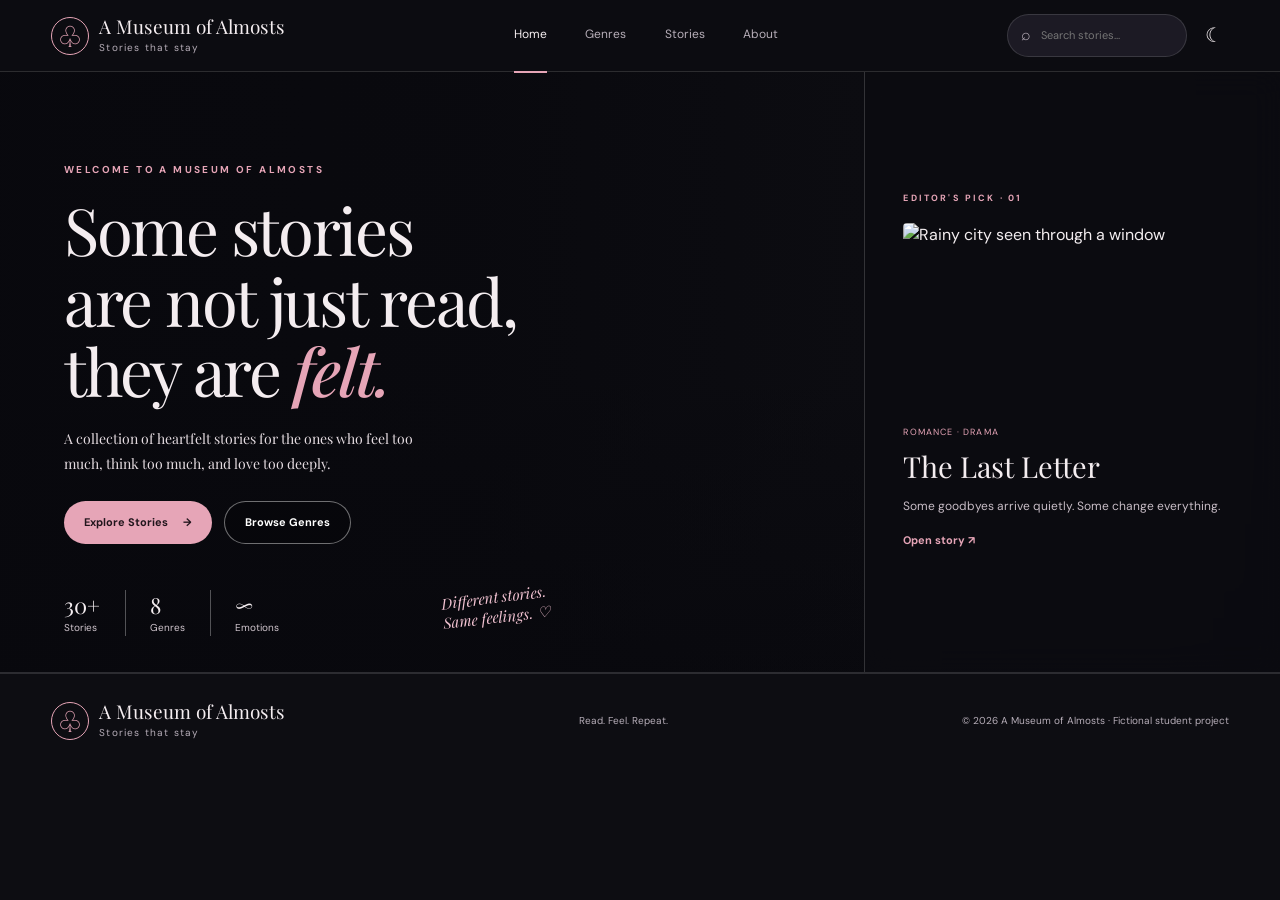
==== index.html @ 92bf5860 "Add files via upload" ====
<!DOCTYPE html><html lang="en"><head><meta charset="UTF-8"><meta name="viewport" content="width=device-width, initial-scale=1.0"><meta name="description" content="A Museum of Almosts — stories that stay."><title>Home — A Museum of Almosts</title><link rel="preconnect" href="https://fonts.googleapis.com"><link href="https://fonts.googleapis.com/css2?family=DM+Sans:wght@400;500;600;700&family=Playfair+Display:ital,wght@0,500;0,600;0,700;1,500;1,600&display=swap" rel="stylesheet"><link rel="stylesheet" href="style.css"></head><body><header class="site-header"><a class="brand" href="index.html"><span class="brand-icon">♧</span><span>A Museum of Almosts<small>Stories that stay</small></span></a><nav class="nav" id="mainNav"><a class="active" href="index.html">Home</a><a href="genres.html">Genres</a><a href="stories.html">Stories</a><a href="about.html">About</a></nav><div class="header-tools"><label class="search-box"><span>⌕</span><input id="searchInput" type="search" placeholder="Search stories..." aria-label="Search stories"></label><button class="icon-button" id="themeToggle" aria-label="Toggle theme">☾</button><button class="menu-button" id="menuToggle" aria-label="Open menu">☰</button></div></header><main><section class="hero"><div class="hero-photo" role="img" aria-label="Rainy window, books and warm lamplight"></div><div class="hero-overlay"></div><div class="hero-copy"><p class="eyebrow">WELCOME TO A MUSEUM OF ALMOSTS</p><h1>Some stories<br>are not just read,<br>they are <em>felt.</em></h1><p class="hero-description">A collection of heartfelt stories for the ones who feel too much, think too much, and love too deeply.</p><div class="hero-actions"><a class="button primary" href="stories.html">Explore Stories <span>→</span></a><a class="button ghost" href="genres.html">Browse Genres</a></div><div class="hero-stats"><div><b>30+</b><span>Stories</span></div><div><b>8</b><span>Genres</span></div><div><b>∞</b><span>Emotions</span></div></div><p class="hand-note">Different stories.<br>Same feelings. ♡</p></div><aside class="hero-feature"><p class="eyebrow">EDITOR'S PICK · 01</p><img src="images/photo-01.jpg" alt="Rainy city seen through a window"><div><span class="genre-label">ROMANCE · DRAMA</span><h2>The Last Letter</h2><p>Some goodbyes arrive quietly. Some change everything.</p><a href="story.html?id=1" class="text-link">Open story ↗</a></div></aside></section></main><footer class="site-footer"><a class="brand" href="index.html"><span class="brand-icon">♧</span><span>A Museum of Almosts<small>Stories that stay</small></span></a><p>Read. Feel. Repeat.</p><span>© 2026 A Museum of Almosts · Fictional student project</span></footer><script src="stories.js"></script><script src="script.js"></script></body></html>
---- style.css ----
:root{--bg:#0d0d12;--panel:#15151d;--panel2:#1c1a24;--text:#f4edf0;--muted:#b7aeb9;--line:rgba(255,255,255,.13);--pink:#e6a5b7;--pink2:#f0bdc8;--ink:#17131a;--shadow:0 20px 60px rgba(0,0,0,.32)}*{box-sizing:border-box}html{scroll-behavior:smooth;scroll-padding-top:85px}body{margin:0;background:var(--bg);color:var(--text);font-family:'DM Sans',sans-serif;line-height:1.55;transition:background .25s,color .25s}body:not(.dark){--bg:#f4eff0;--panel:#fffafa;--panel2:#eee4e7;--text:#282029;--muted:#766b74;--line:rgba(40,25,35,.14);--pink:#a94f6c;--pink2:#c97c93;--ink:#fff;--shadow:0 20px 55px rgba(64,36,49,.12)}a{color:inherit;text-decoration:none}button,input{font:inherit}button{cursor:pointer}.site-header{height:72px;padding:0 clamp(18px,4vw,64px);display:flex;align-items:center;justify-content:space-between;gap:28px;border-bottom:1px solid var(--line);position:sticky;top:0;z-index:50;background:color-mix(in srgb,var(--bg) 88%,transparent);backdrop-filter:blur(18px)}.brand{display:flex;align-items:center;gap:10px;min-width:180px;font-family:'Playfair Display',serif;font-size:19px;line-height:1.05}.brand-icon{font-size:29px;color:var(--pink);border:1px solid var(--pink);width:38px;height:38px;display:grid;place-items:center;border-radius:50%}.brand small{display:block;font:10px 'DM Sans',sans-serif;letter-spacing:.12em;color:var(--muted);margin-top:5px}.nav{display:flex;align-items:center;gap:clamp(18px,3vw,42px)}.nav a{font-size:12px;color:var(--muted);padding:27px 0;border-bottom:2px solid transparent}.nav a:hover,.nav a.active{color:var(--text);border-color:var(--pink)}.header-tools{display:flex;align-items:center;gap:12px}.search-box{display:flex;align-items:center;gap:8px;background:var(--panel2);border:1px solid var(--line);border-radius:30px;padding:8px 13px;color:var(--muted);width:180px}.search-box input{background:transparent;border:0;outline:0;color:var(--text);width:100%;font-size:11px}.icon-button,.menu-button{border:0;background:transparent;color:var(--text);font-size:20px;padding:6px}.menu-button{display:none}.hero{min-height:570px;display:grid;grid-template-columns:minmax(0,1.35fr) minmax(270px,.65fr);position:relative;overflow:hidden;border-bottom:1px solid var(--line)}.hero-photo{position:absolute;inset:0 24% 0 0;background:url('images/photo-01.jpg') center 45%/cover no-repeat;filter:saturate(.78)}.hero-overlay{position:absolute;inset:0;background:linear-gradient(90deg,rgba(8,8,13,.91) 0%,rgba(8,8,13,.74) 38%,rgba(8,8,13,.17) 70%,rgba(8,8,13,.85) 100%),linear-gradient(0deg,rgba(8,8,13,.65),transparent 50%)}body:not(.dark) .hero-overlay{background:linear-gradient(90deg,rgba(23,16,22,.78),rgba(23,16,22,.43) 46%,rgba(23,16,22,.13) 70%,rgba(23,16,22,.75)),linear-gradient(0deg,rgba(23,16,22,.55),transparent 55%)}.hero-copy{position:relative;z-index:1;padding:clamp(42px,7vw,100px) 0 36px clamp(22px,5vw,76px);max-width:680px}.eyebrow{font-size:10px;letter-spacing:.24em;color:var(--pink);font-weight:700;margin:0 0 17px}.hero h1{font:clamp(40px,5.1vw,70px)/1.08 'Playfair Display',serif;letter-spacing:-.035em;margin:0 0 20px;max-width:560px}.hero h1 em,.quote-content em{color:var(--pink);font-weight:500}.hero-description{font:14px/1.8 'Playfair Display',serif;max-width:390px;color:#e4dbe0}.hero-actions{display:flex;gap:12px;margin-top:25px;flex-wrap:wrap}.button{display:inline-flex;align-items:center;justify-content:center;gap:15px;padding:12px 20px;border-radius:30px;font-size:11px;font-weight:700;transition:transform .2s,background .2s}.button:hover{transform:translateY(-2px)}.primary{background:var(--pink);color:#21151c}.primary:hover{background:var(--pink2)}.ghost{border:1px solid rgba(255,255,255,.42);color:#fff;background:rgba(0,0,0,.15)}.hero-stats{display:flex;gap:24px;margin-top:46px}.hero-stats div{border-right:1px solid rgba(255,255,255,.3);padding-right:25px;display:flex;flex-direction:column}.hero-stats div:last-child{border:0}.hero-stats b{font:22px 'Playfair Display',serif}.hero-stats span{font-size:10px;color:#d1c6ce}.hand-note{position:absolute;bottom:30px;left:65%;font:italic 15px 'Playfair Display',serif;color:#f0c1d0;transform:rotate(-7deg)}.hero-feature{z-index:2;align-self:stretch;background:rgba(12,12,18,.77);backdrop-filter:blur(15px);border-left:1px solid rgba(255,255,255,.16);padding:35px clamp(20px,3vw,45px);display:flex;flex-direction:column;justify-content:center}.hero-feature .eyebrow{font-size:9px}.hero-feature img{width:100%;height:185px;object-fit:cover;border-radius:4px;filter:saturate(.78)}.genre-label{display:block;color:var(--pink);font-size:9px;letter-spacing:.13em;margin-top:18px}.hero-feature h2{font:29px 'Playfair Display',serif;margin:7px 0}.hero-feature p:not(.eyebrow){color:#c8bdc6;font-size:12px}.text-link{color:var(--pink);font-size:11px;font-weight:700;background:none;border:0;padding:0}.section-wrap{width:min(1320px,92%);margin:auto}.featured,.library-section{padding:78px 0}.section-title{display:flex;align-items:end;justify-content:space-between;gap:24px;margin-bottom:30px}.section-title .eyebrow{margin-bottom:8px}.section-title h2,.about-copy h2{font:clamp(28px,3.2vw,42px)/1.15 'Playfair Display',serif;margin:0 0 9px}.section-title h2 span,.about-copy h2 span{color:var(--pink)}.section-title p:not(.eyebrow){font-size:12px;color:var(--muted);margin:0}.featured-grid{display:grid;grid-template-columns:repeat(5,minmax(0,1fr));gap:18px}.feature-card{min-width:0}.feature-cover{height:245px;display:block;position:relative;overflow:hidden;background:var(--panel2);border-radius:4px}.feature-cover img{width:100%;height:100%;object-fit:cover;transition:transform .5s;filter:saturate(.8)}.feature-cover:after{content:'';position:absolute;inset:25% 0 0;background:linear-gradient(transparent,rgba(9,7,13,.88))}.feature-cover:hover img,.book-cover:hover img{transform:scale(1.06)}.cover-title{position:absolute;z-index:1;bottom:13px;left:13px;right:13px;font:18px/1.12 'Playfair Display',serif;color:#fff}.feature-card h3{font:16px 'Playfair Display',serif;margin:11px 0 3px}.feature-card p{font-size:10px;color:var(--muted);margin:0}.genre-section{background:var(--panel);padding:76px 0;border-top:1px solid var(--line);border-bottom:1px solid var(--line)}.genre-grid{display:grid;grid-template-columns:repeat(4,minmax(0,1fr));gap:14px}.genre-card{min-height:175px;text-align:left;color:white;border:1px solid rgba(255,255,255,.18);border-radius:5px;padding:18px;display:flex;flex-direction:column;justify-content:end;position:relative;overflow:hidden;background-image:linear-gradient(0deg,rgba(8,7,13,.88),rgba(8,7,13,.1)),var(--genre-img);background-size:cover;background-position:center;transition:transform .25s,border .25s}.genre-card:hover{transform:translateY(-4px);border-color:var(--pink)}.genre-card span{font-size:8px;letter-spacing:.15em;color:#f1b7c8}.genre-card b{font:25px 'Playfair Display',serif;margin:5px 0}.genre-card small{font-size:10px;color:#e4dbe0}.filter-summary{display:flex;align-items:center;gap:18px;color:var(--muted);font-size:11px}.genre-pills{display:flex;flex-wrap:wrap;gap:8px;margin-bottom:26px}.genre-chip{border:1px solid var(--line);background:var(--panel);color:var(--muted);padding:8px 15px;border-radius:25px;font-size:10px}.genre-chip:hover,.genre-chip.active{background:var(--pink);color:#24151d;border-color:var(--pink)}.book-grid{display:grid;grid-template-columns:repeat(5,minmax(0,1fr));gap:27px 18px}.book-card{min-width:0;position:relative}.cover-link{height:260px;display:block;position:relative;overflow:hidden;background:var(--panel2);border-radius:4px;box-shadow:var(--shadow)}.cover-link img{width:100%;height:100%;object-fit:cover;transition:transform .4s;filter:saturate(.78)}.cover-link:after{content:'';position:absolute;inset:20% 0 0;background:linear-gradient(transparent,rgba(10,8,14,.88))}.read-overlay{position:absolute;z-index:1;left:12px;bottom:13px;color:#fff;font-size:9px;letter-spacing:.13em}.card-top{display:flex;justify-content:space-between;align-items:center;margin-top:11px}.genre-tag{font-size:9px;color:var(--pink);letter-spacing:.06em}.like-button{border:0;background:none;color:var(--muted);font-size:20px;padding:0 3px}.like-button.liked{color:var(--pink)}.book-title{font:17px 'Playfair Display',serif;margin:3px 0 2px}.book-author{font-size:10px;color:var(--muted);margin:0 0 7px}.book-synopsis{font-size:10px;line-height:1.55;color:var(--muted);margin:0;display:-webkit-box;-webkit-line-clamp:2;-webkit-box-orient:vertical;overflow:hidden}.empty-state{grid-column:1/-1;padding:40px;text-align:center;color:var(--muted)}.quote-band{min-height:280px;position:relative;display:grid;place-items:center;text-align:center;overflow:hidden}.quote-photo{position:absolute;inset:0;background:linear-gradient(rgba(8,7,12,.73),rgba(8,7,12,.8)),url('images/photo-02.jpg') center 55%/cover}.quote-content{position:relative;padding:50px 20px}.quote-mark{font:70px 'Playfair Display',serif;color:var(--pink);height:44px;display:block}.quote-content p{font:clamp(24px,3vw,36px)/1.4 'Playfair Display',serif;margin:0 0 20px;color:#fff}.quote-credit{font-size:9px;letter-spacing:.2em;color:#d2c5ce}.about-section{display:grid;grid-template-columns:1fr 1fr;gap:clamp(30px,7vw,100px);align-items:center;padding-top:85px;padding-bottom:85px}.about-image{height:360px;overflow:hidden;border-radius:4px;position:relative}.about-image:after{content:'';position:absolute;inset:0;border:1px solid rgba(255,255,255,.2);pointer-events:none}.about-image img{width:100%;height:100%;object-fit:cover;filter:saturate(.7)}.about-copy h2{font-size:clamp(32px,4vw,48px);margin-bottom:20px}.about-copy p:not(.eyebrow){font-size:13px;line-height:1.9;color:var(--muted);max-width:460px}.about-copy .button{margin-top:14px}.site-footer{border-top:1px solid var(--line);padding:28px 4%;display:flex;align-items:center;justify-content:space-between;gap:20px;flex-wrap:wrap}.site-footer p,.site-footer>span{font-size:10px;color:var(--muted)}.reader-wrap{width:min(1040px,92%);margin:35px auto 90px}.back-link{font-size:11px;color:var(--muted);display:inline-block;margin-bottom:25px}.story-detail{display:grid;grid-template-columns:minmax(220px,.72fr) 1.28fr;gap:clamp(25px,5vw,65px);align-items:center;margin-bottom:45px}.story-poster{width:100%;max-height:470px;object-fit:cover;border-radius:4px;box-shadow:var(--shadow)}.story-info h1{font:clamp(35px,5vw,60px)/1.08 'Playfair Display',serif;margin:0 0 12px}.story-meta{font-size:12px;color:var(--muted)}.story-synopsis{font:16px/1.8 'Playfair Display',serif;color:var(--muted)}.story-actions{display:flex;flex-wrap:wrap;gap:10px;margin:24px 0}.story-actions button,.reader-bottom button{border:0}.secondary-button{border:1px solid var(--line)!important;background:transparent;color:var(--text);border-radius:30px;padding:11px 16px;font-size:11px}.synopsis-panel{border-top:1px solid var(--line);padding-top:10px}.scene-image{width:100%;height:350px;object-fit:cover;border-radius:4px;filter:saturate(.75);margin-bottom:35px}.chapter-box{width:min(760px,100%);margin:0 auto;background:var(--panel);border:1px solid var(--line);padding:clamp(25px,5vw,65px);border-radius:5px}.chapter-kicker{font-size:9px;letter-spacing:.18em;color:var(--pink)}.chapter-box h2{font:36px 'Playfair Display',serif;margin:8px 0 20px}.reading-progress{height:3px;background:var(--panel2);margin:25px 0 7px}.reading-progress span{height:100%;width:0;background:var(--pink);display:block;transition:width .15s}.progress-label{font-size:10px;color:var(--muted);text-align:right}.story-copy{font:17px/2 'Playfair Display',serif;margin-top:35px}.story-copy p{margin:0 0 24px}.end-note{border-top:1px solid var(--line);padding:22px 0;color:var(--pink);font:italic 15px 'Playfair Display',serif}.reader-bottom{display:flex;justify-content:space-between;gap:10px;flex-wrap:wrap}.reader-bottom .primary{border:0}.dark{color-scheme:dark}@media(min-width:1400px){.hero{min-height:620px}.hero-copy{padding-top:100px}.cover-link{height:300px}.feature-cover{height:275px}}@media(max-width:1000px){.brand{min-width:auto}.nav{gap:17px}.search-box{width:145px}.featured-grid{grid-template-columns:repeat(3,minmax(0,1fr))}.book-grid{grid-template-columns:repeat(4,minmax(0,1fr))}.cover-link{height:250px}.hero{grid-template-columns:1fr 290px}.hero-photo{right:20%}.hero-copy{padding-left:28px}.hero-feature{padding:25px 20px}.genre-grid{grid-template-columns:repeat(4,minmax(0,1fr))}}@media(max-width:700px){.site-header{height:64px;padding:0 16px;gap:12px}.brand{font-size:16px}.brand-icon{width:32px;height:32px;font-size:24px}.nav{display:none;position:absolute;top:63px;left:0;right:0;background:var(--panel);padding:16px 22px 20px;flex-direction:column;align-items:stretch;gap:0;border-bottom:1px solid var(--line)}.nav.open{display:flex}.nav a{padding:12px 0;border-bottom:1px solid var(--line)}.header-tools{gap:6px}.search-box{width:120px;padding:7px 10px}.menu-button{display:block}.hero{display:block;min-height:690px}.hero-photo{inset:0;background-position:58% center}.hero-overlay{background:linear-gradient(90deg,rgba(8,8,13,.78),rgba(8,8,13,.2)),linear-gradient(0deg,rgba(8,8,13,.9),transparent 75%)}.hero-copy{padding:75px 22px 35px}.hero h1{font-size:clamp(42px,12vw,61px)}.hero-description{max-width:330px}.hero-stats{margin-top:35px;gap:16px}.hero-stats div{padding-right:16px}.hand-note{left:auto;right:20px;bottom:30px;font-size:12px}.hero-feature{position:absolute;left:22px;right:22px;bottom:18px;padding:14px 16px;display:grid;grid-template-columns:85px 1fr;gap:14px;align-items:center;background:rgba(12,12,18,.82);border:1px solid rgba(255,255,255,.17);border-radius:5px}.hero-feature .eyebrow{grid-column:1/-1;margin:0}.hero-feature img{height:95px;grid-row:2/4}.hero-feature .genre-label{margin-top:0;font-size:8px}.hero-feature h2{font-size:21px;margin:3px 0}.hero-feature p:not(.eyebrow){display:none}.hero-feature .text-link{grid-column:2}.featured,.library-section{padding:55px 0}.section-title{align-items:start;flex-direction:column;margin-bottom:22px}.section-title h2{font-size:32px}.featured-grid{grid-template-columns:repeat(2,minmax(0,1fr));gap:20px 13px}.feature-cover{height:220px}.genre-grid{grid-template-columns:repeat(2,minmax(0,1fr));gap:10px}.genre-card{min-height:150px;padding:13px}.genre-card b{font-size:22px}.book-grid{grid-template-columns:repeat(2,minmax(0,1fr));gap:23px 13px}.cover-link{height:240px}.book-title{font-size:16px}.book-synopsis{font-size:10px}.filter-summary{width:100%;justify-content:space-between}.about-section{grid-template-columns:1fr;padding-top:55px;padding-bottom:55px;gap:25px}.about-image{height:250px}.about-copy h2{font-size:36px}.quote-band{min-height:240px}.site-footer{align-items:flex-start;flex-direction:column;gap:10px}.story-detail{grid-template-columns:105px 1fr;gap:18px;align-items:start}.story-poster{height:160px}.story-info h1{font-size:30px}.story-info .eyebrow{font-size:8px;letter-spacing:.12em;margin-bottom:8px}.story-meta{font-size:10px}.story-synopsis{font-size:13px;line-height:1.6}.story-actions{grid-column:1/-1;margin:15px 0}.story-actions .button,.story-actions .secondary-button{font-size:10px;padding:9px 12px}.synopsis-panel{grid-column:1/-1}.scene-image{height:220px}.chapter-box{padding:24px 19px}.chapter-box h2{font-size:30px}.story-copy{font-size:16px;line-height:1.9}.reader-wrap{margin-top:22px}}@media(max-width:390px){.search-box{width:95px}.hero-actions{gap:8px}.button{padding:11px 14px}.cover-link{height:210px}.feature-cover{height:190px}.story-detail{grid-template-columns:90px 1fr}.story-info h1{font-size:25px}}
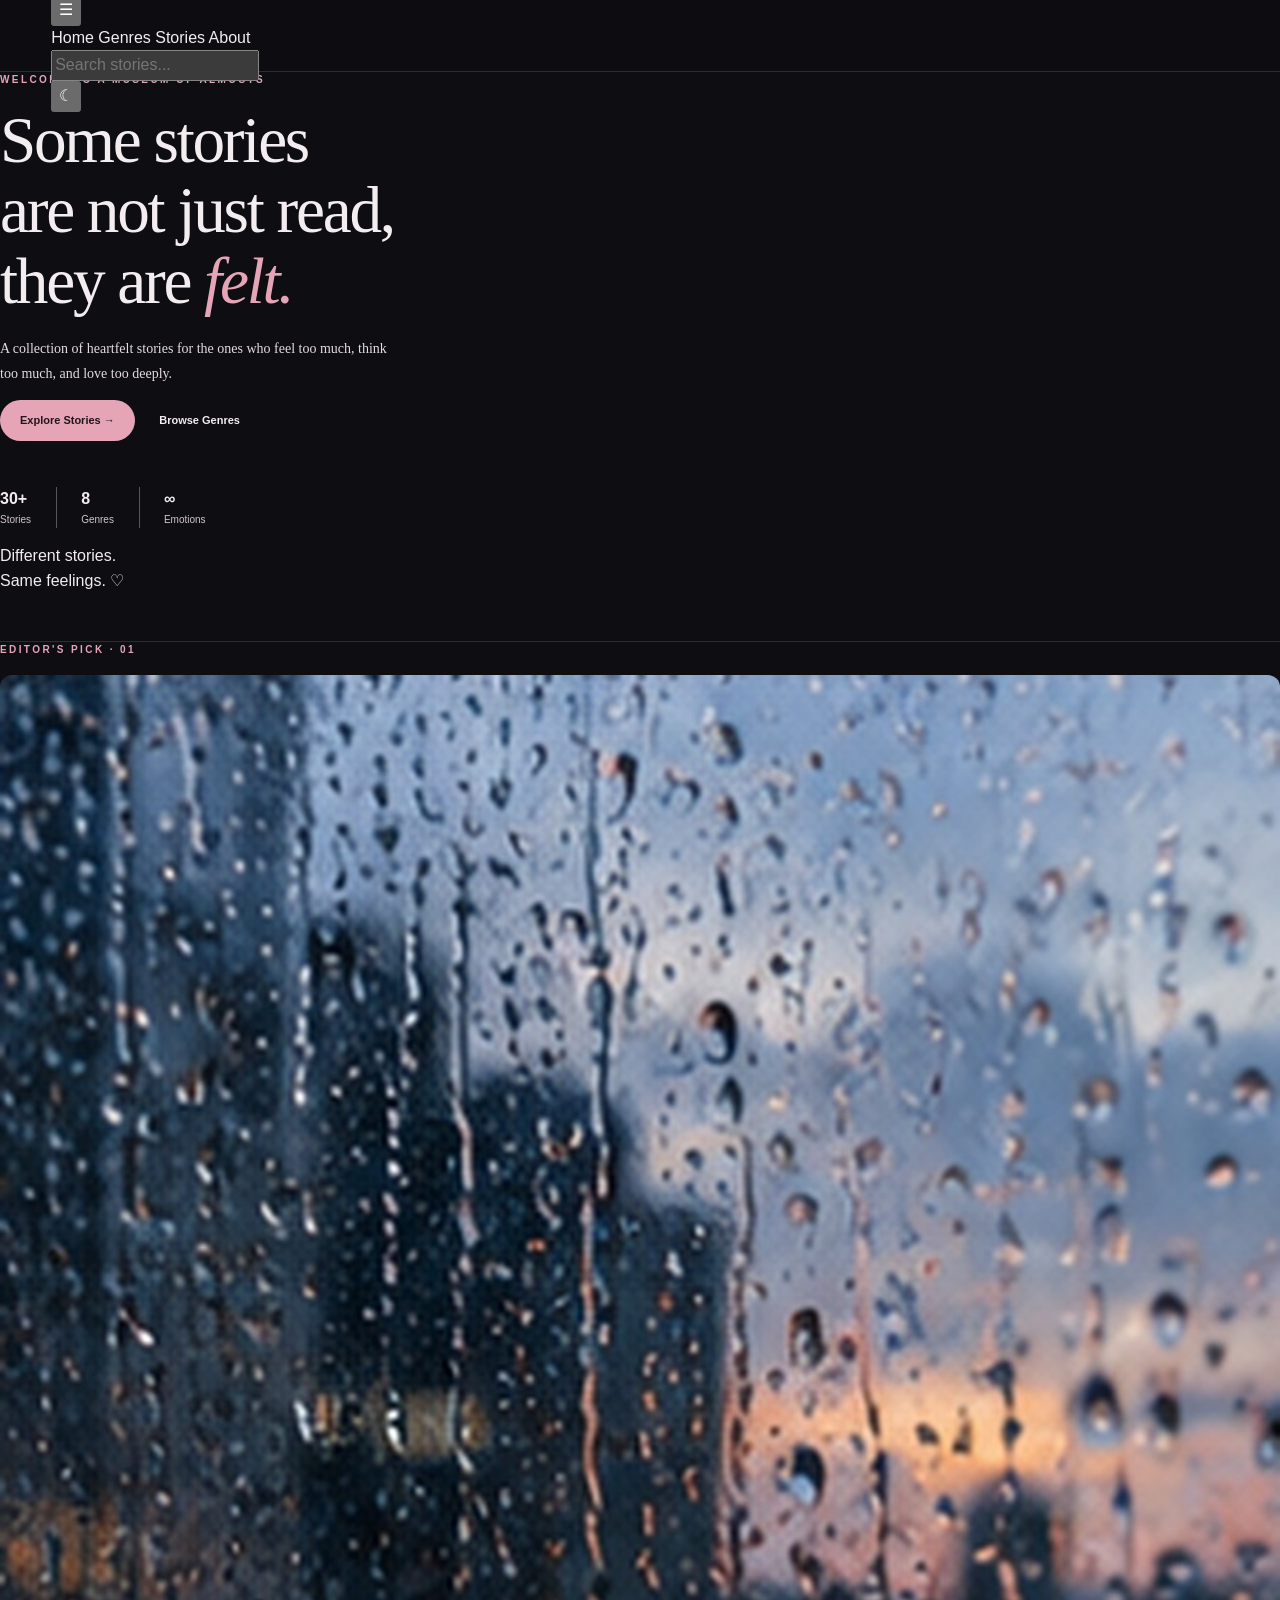
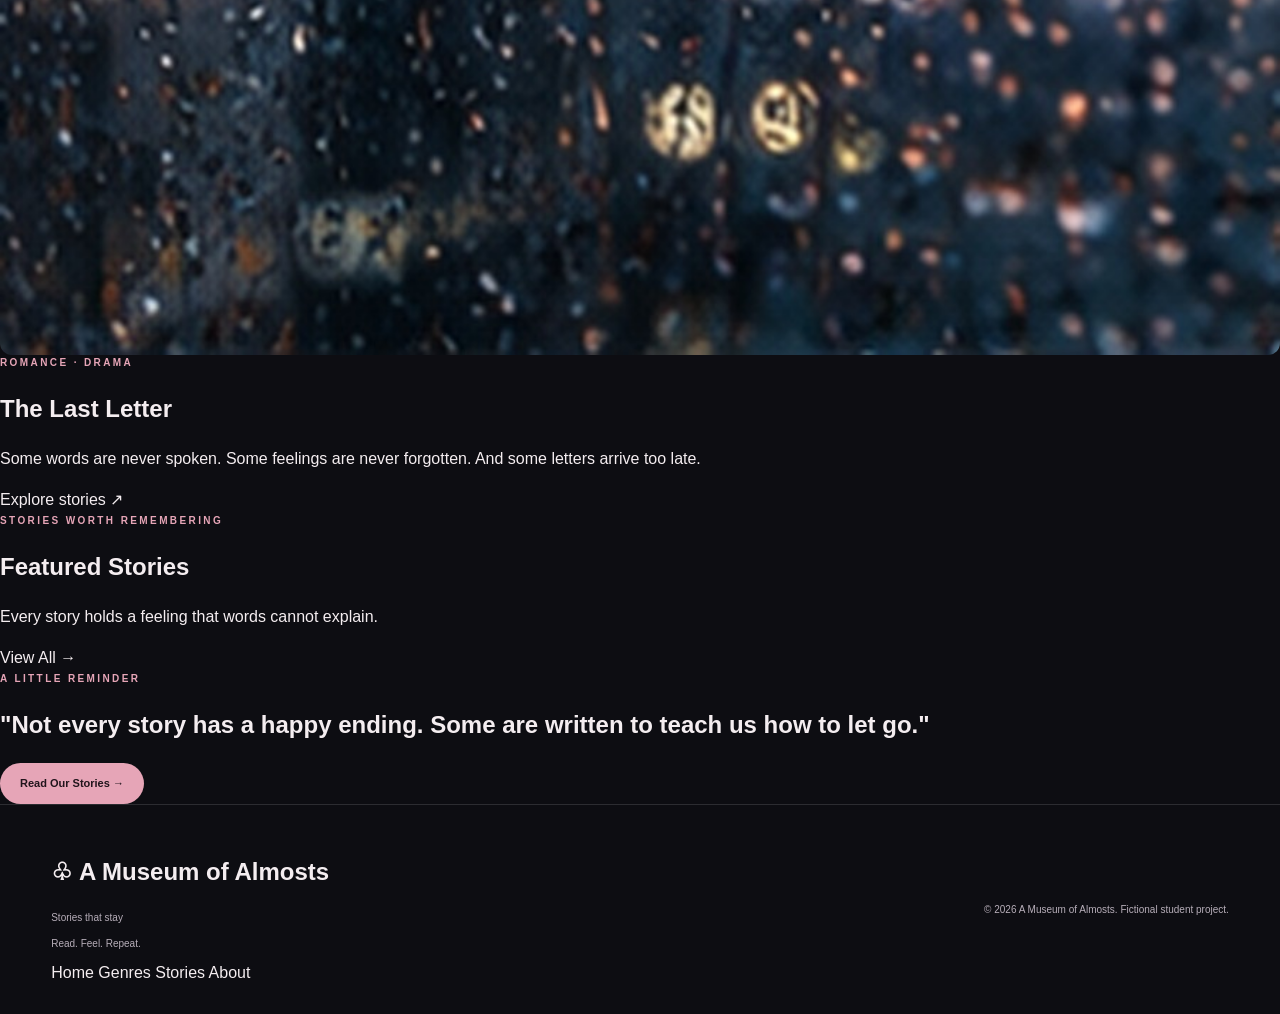
==== commit 69edccfa: "Update index.html" ====
--- a/index.html
+++ b/index.html
@@ -1 +1,281 @@
-<!DOCTYPE html><html lang="en"><head><meta charset="UTF-8"><meta name="viewport" content="width=device-width, initial-scale=1.0"><meta name="description" content="A Museum of Almosts — stories that stay."><title>Home — A Museum of Almosts</title><link rel="preconnect" href="https://fonts.googleapis.com"><link href="https://fonts.googleapis.com/css2?family=DM+Sans:wght@400;500;600;700&family=Playfair+Display:ital,wght@0,500;0,600;0,700;1,500;1,600&display=swap" rel="stylesheet"><link rel="stylesheet" href="style.css"></head><body><header class="site-header"><a class="brand" href="index.html"><span class="brand-icon">♧</span><span>A Museum of Almosts<small>Stories that stay</small></span></a><nav class="nav" id="mainNav"><a class="active" href="index.html">Home</a><a href="genres.html">Genres</a><a href="stories.html">Stories</a><a href="about.html">About</a></nav><div class="header-tools"><label class="search-box"><span>⌕</span><input id="searchInput" type="search" placeholder="Search stories..." aria-label="Search stories"></label><button class="icon-button" id="themeToggle" aria-label="Toggle theme">☾</button><button class="menu-button" id="menuToggle" aria-label="Open menu">☰</button></div></header><main><section class="hero"><div class="hero-photo" role="img" aria-label="Rainy window, books and warm lamplight"></div><div class="hero-overlay"></div><div class="hero-copy"><p class="eyebrow">WELCOME TO A MUSEUM OF ALMOSTS</p><h1>Some stories<br>are not just read,<br>they are <em>felt.</em></h1><p class="hero-description">A collection of heartfelt stories for the ones who feel too much, think too much, and love too deeply.</p><div class="hero-actions"><a class="button primary" href="stories.html">Explore Stories <span>→</span></a><a class="button ghost" href="genres.html">Browse Genres</a></div><div class="hero-stats"><div><b>30+</b><span>Stories</span></div><div><b>8</b><span>Genres</span></div><div><b>∞</b><span>Emotions</span></div></div><p class="hand-note">Different stories.<br>Same feelings. ♡</p></div><aside class="hero-feature"><p class="eyebrow">EDITOR'S PICK · 01</p><img src="images/photo-01.jpg" alt="Rainy city seen through a window"><div><span class="genre-label">ROMANCE · DRAMA</span><h2>The Last Letter</h2><p>Some goodbyes arrive quietly. Some change everything.</p><a href="story.html?id=1" class="text-link">Open story ↗</a></div></aside></section></main><footer class="site-footer"><a class="brand" href="index.html"><span class="brand-icon">♧</span><span>A Museum of Almosts<small>Stories that stay</small></span></a><p>Read. Feel. Repeat.</p><span>© 2026 A Museum of Almosts · Fictional student project</span></footer><script src="stories.js"></script><script src="script.js"></script></body></html>+<!DOCTYPE html>
+<html lang="en">
+
+<head>
+  <meta charset="UTF-8">
+  <meta name="viewport"
+        content="width=device-width, initial-scale=1.0">
+
+  <title>A Museum of Almosts | Home</title>
+
+  <link rel="stylesheet" href="style.css">
+  <script src="stories.js" defer></script>
+  <script src="script.js" defer></script>
+</head>
+
+<body class="dark">
+
+  <header class="site-header">
+
+    <div class="header-inner">
+
+      <a href="index.html" class="brand">
+        <span class="brand-mark">♧</span>
+
+        <span>
+          <strong>A Museum of Almosts</strong>
+          <small>Stories that stay</small>
+        </span>
+      </a>
+
+      <button id="menuToggle"
+              class="menu-toggle"
+              aria-label="Toggle menu">
+        ☰
+      </button>
+
+      <nav id="mainNav" class="main-nav">
+        <a href="index.html" class="active">Home</a>
+        <a href="genres.html">Genres</a>
+        <a href="stories.html">Stories</a>
+        <a href="about.html">About</a>
+      </nav>
+
+      <div class="header-actions">
+
+        <form action="stories.html" method="get">
+          <input
+            type="search"
+            name="q"
+            placeholder="Search stories..."
+          >
+        </form>
+
+        <button id="themeToggle"
+                aria-label="Toggle theme">
+          ☾
+        </button>
+
+      </div>
+
+    </div>
+
+  </header>
+
+
+  <main>
+
+    <!-- HERO SECTION -->
+
+    <section class="hero">
+
+      <div class="hero-content">
+
+        <p class="eyebrow">
+          WELCOME TO A MUSEUM OF ALMOSTS
+        </p>
+
+        <h1>
+          Some stories<br>
+          are not just read,<br>
+          they are <em>felt.</em>
+        </h1>
+
+        <p class="hero-description">
+          A collection of heartfelt stories
+          for the ones who feel too much,
+          think too much, and love too deeply.
+        </p>
+
+        <div class="hero-buttons">
+
+          <a href="stories.html"
+             class="button primary">
+            Explore Stories →
+          </a>
+
+          <a href="genres.html"
+             class="button secondary">
+            Browse Genres
+          </a>
+
+        </div>
+
+        <div class="hero-stats">
+
+          <div>
+            <strong>30+</strong>
+            <span>Stories</span>
+          </div>
+
+          <div>
+            <strong>8</strong>
+            <span>Genres</span>
+          </div>
+
+          <div>
+            <strong>∞</strong>
+            <span>Emotions</span>
+          </div>
+
+        </div>
+
+        <p class="hero-quote">
+          Different stories.<br>
+          Same feelings. ♡
+        </p>
+
+      </div>
+
+    </section>
+
+
+    <!-- EDITOR'S PICK -->
+
+    <section class="editors-pick">
+
+      <div class="editor-card">
+
+        <p class="eyebrow">
+          EDITOR'S PICK · 01
+        </p>
+
+        <div class="editor-content">
+
+          <div class="editor-image">
+
+            <img
+              src="photo-01.jpg"
+              alt="Rainy city seen through a window"
+              loading="lazy"
+              style="
+                width:100%;
+                height:100%;
+                object-fit:cover;
+                display:block;
+                border-radius:12px;
+              "
+            >
+
+          </div>
+
+          <div class="editor-info">
+
+            <p class="eyebrow">
+              ROMANCE · DRAMA
+            </p>
+
+            <h2>The Last Letter</h2>
+
+            <p>
+              Some words are never spoken.
+              Some feelings are never forgotten.
+              And some letters arrive too late.
+            </p>
+
+            <a href="stories.html"
+               class="editor-link">
+              Explore stories ↗
+            </a>
+
+          </div>
+
+        </div>
+
+      </div>
+
+    </section>
+
+
+    <!-- FEATURED STORIES -->
+
+    <section class="featured-section">
+
+      <div class="section-heading">
+
+        <div>
+          <p class="eyebrow">
+            STORIES WORTH REMEMBERING
+          </p>
+
+          <h2>Featured Stories</h2>
+
+          <p>
+            Every story holds a feeling
+            that words cannot explain.
+          </p>
+        </div>
+
+        <a href="stories.html">
+          View All →
+        </a>
+
+      </div>
+
+      <div id="featuredGrid"
+           class="featured-grid">
+      </div>
+
+    </section>
+
+
+    <!-- QUOTE -->
+
+    <section class="quote-section">
+
+      <p class="eyebrow">
+        A LITTLE REMINDER
+      </p>
+
+      <h2>
+        "Not every story has a happy ending.
+        Some are written to teach us
+        how to let go."
+      </h2>
+
+      <a href="stories.html"
+         class="button primary">
+        Read Our Stories →
+      </a>
+
+    </section>
+
+  </main>
+
+
+  <!-- FOOTER -->
+
+  <footer class="site-footer">
+
+    <div class="footer-inner">
+
+      <div class="footer-brand">
+
+        <h2>♧ A Museum of Almosts</h2>
+
+        <p>Stories that stay</p>
+
+        <p>Read. Feel. Repeat.</p>
+
+      </div>
+
+      <div class="footer-links">
+
+        <a href="index.html">Home</a>
+        <a href="genres.html">Genres</a>
+        <a href="stories.html">Stories</a>
+        <a href="about.html">About</a>
+
+      </div>
+
+    </div>
+
+    <p class="copyright">
+      © 2026 A Museum of Almosts.
+      Fictional student project.
+    </p>
+
+  </footer>
+
+</body>
+</html>
